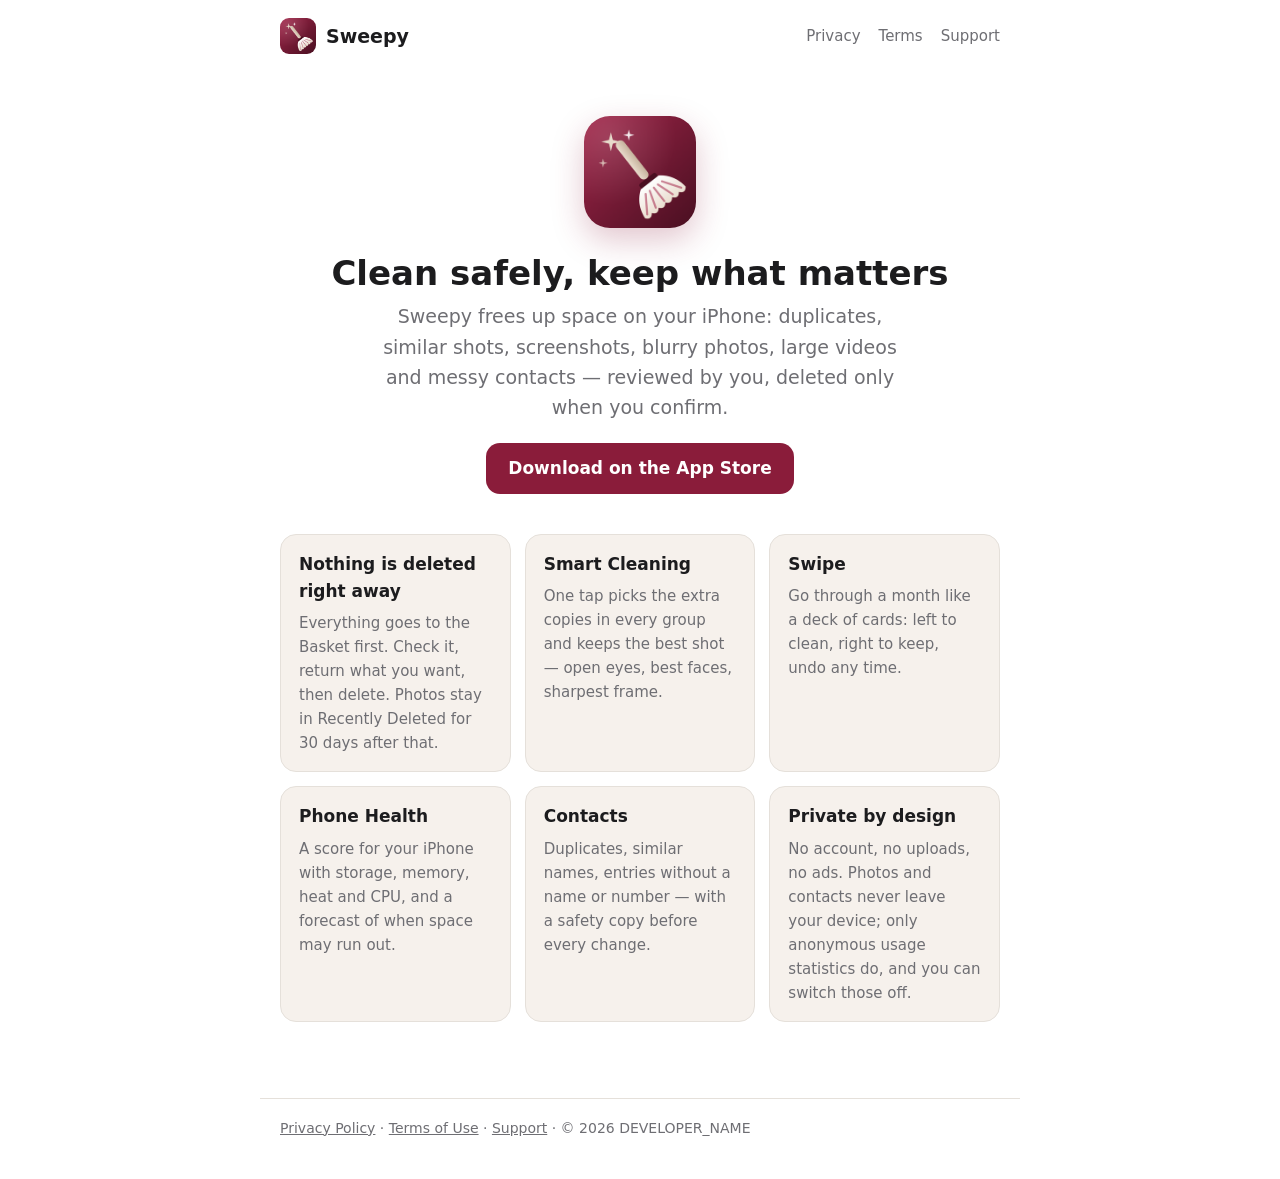
==== index.html @ 10cd9464 "Sweepy website: privacy policy, terms of use, support" ====
<!doctype html>
<html lang="en">
<head>
<meta charset="utf-8">
<meta name="viewport" content="width=device-width, initial-scale=1">
<title>Sweepy — Photo &amp; Storage Cleaner for iPhone</title>
<meta name="description" content="Sweepy finds duplicate and similar photos, screenshots and large videos on your iPhone. Nothing is deleted until you say so. Everything runs on your device.">
<link rel="stylesheet" href="style.css">
</head>
<body>
<header class="top">
  <a class="brand" href="index.html"><img src="icon.png" alt="" width="36" height="36"> Sweepy</a>
  <nav><a href="privacy.html">Privacy</a><a href="terms.html">Terms</a><a href="support.html">Support</a></nav>
</header>

<main>
<section class="hero">
  <img src="icon.png" alt="Sweepy icon">
  <h1>Clean safely, keep what matters</h1>
  <p>Sweepy frees up space on your iPhone: duplicates, similar shots, screenshots, blurry photos, large videos and messy contacts — reviewed by you, deleted only when you confirm.</p>
  <a class="button" href="APP_STORE_URL">Download on the App Store</a>
</section>

<div class="grid">
  <div class="card"><h3>Nothing is deleted right away</h3><p>Everything goes to the Basket first. Check it, return what you want, then delete. Photos stay in Recently Deleted for 30 days after that.</p></div>
  <div class="card"><h3>Smart Cleaning</h3><p>One tap picks the extra copies in every group and keeps the best shot — open eyes, best faces, sharpest frame.</p></div>
  <div class="card"><h3>Swipe</h3><p>Go through a month like a deck of cards: left to clean, right to keep, undo any time.</p></div>
  <div class="card"><h3>Phone Health</h3><p>A score for your iPhone with storage, memory, heat and CPU, and a forecast of when space may run out.</p></div>
  <div class="card"><h3>Contacts</h3><p>Duplicates, similar names, entries without a name or number — with a safety copy before every change.</p></div>
  <div class="card"><h3>Private by design</h3><p>No account, no uploads, no ads. Photos and contacts never leave your device; only anonymous usage statistics do, and you can switch those off.</p></div>
</div>
</main>

<footer><a href="privacy.html">Privacy Policy</a> · <a href="terms.html">Terms of Use</a> · <a href="support.html">Support</a> · © 2026 DEVELOPER_NAME</footer>
</body>
</html>
---- style.css ----
:root {
  color-scheme: light dark;
  --accent: #8A1C3A;
  --accent-light: #C9476B;
  --text: #1C1C1E;
  --muted: #6E6E73;
  --bg: #FFFFFF;
  --card: #F6F1EC;
  --line: #E5E0DA;
}
@media (prefers-color-scheme: dark) {
  :root { --text: #F2F2F7; --muted: #A1A1A6; --bg: #0B0B0D; --card: #1A1517; --line: #2C2528; --accent: #C9476B; }
}
* { box-sizing: border-box; }
body { margin: 0; background: var(--bg); color: var(--text); font: 17px/1.6 -apple-system, system-ui, "Segoe UI", sans-serif; }
.top { max-width: 760px; margin: 0 auto; padding: 18px 20px; display: flex; align-items: center; justify-content: space-between; gap: 16px; }
.brand { display: flex; align-items: center; gap: 10px; font-weight: 700; font-size: 19px; color: var(--text); text-decoration: none; }
.brand img { border-radius: 9px; }
nav a { color: var(--muted); text-decoration: none; margin-left: 18px; font-size: 15px; }
nav a.active, nav a:hover { color: var(--accent); }
main { max-width: 760px; margin: 0 auto; padding: 8px 20px 48px; }
h1 { font-size: 34px; line-height: 1.15; margin: 8px 0 4px; }
h2 { font-size: 21px; margin: 36px 0 10px; }
h3 { font-size: 17px; margin: 22px 0 6px; }
p { margin: 10px 0; }
.muted { color: var(--muted); }
a { color: var(--accent); }
ul, ol { padding-left: 22px; }
li { margin: 4px 0; }
.box { background: var(--card); border: 1px solid var(--line); border-radius: 16px; padding: 18px 20px; margin: 22px 0; }
.box-title { margin: 0 0 8px; font-size: 17px; }
.toc { columns: 2; column-gap: 24px; font-size: 15px; }
.toc a { text-decoration: none; }
.caps { text-transform: uppercase; letter-spacing: .01em; font-size: 15px; }
.hero { text-align: center; padding: 36px 0 12px; }
.hero img { width: 112px; height: 112px; border-radius: 26px; box-shadow: 0 12px 32px rgba(138,28,58,.25); }
.hero h1 { margin-top: 18px; }
.hero p { font-size: 19px; color: var(--muted); max-width: 520px; margin: 8px auto 20px; }
.button { display: inline-block; background: var(--accent); color: #fff; text-decoration: none; padding: 12px 22px; border-radius: 14px; font-weight: 600; }
.grid { display: grid; grid-template-columns: repeat(auto-fit, minmax(220px, 1fr)); gap: 14px; margin: 28px 0; }
.card { background: var(--card); border: 1px solid var(--line); border-radius: 16px; padding: 16px 18px; }
.card h3 { margin: 0 0 6px; }
.card p { margin: 0; color: var(--muted); font-size: 15px; }
details { margin: 10px 0; border-bottom: 1px solid var(--line); padding-bottom: 10px; }
summary { cursor: pointer; font-weight: 600; }
footer { max-width: 760px; margin: 0 auto; padding: 18px 20px 40px; color: var(--muted); font-size: 14px; border-top: 1px solid var(--line); }
footer a { color: var(--muted); }
@media (max-width: 520px) { .toc { columns: 1; } nav a { margin-left: 12px; } h1 { font-size: 28px; } }
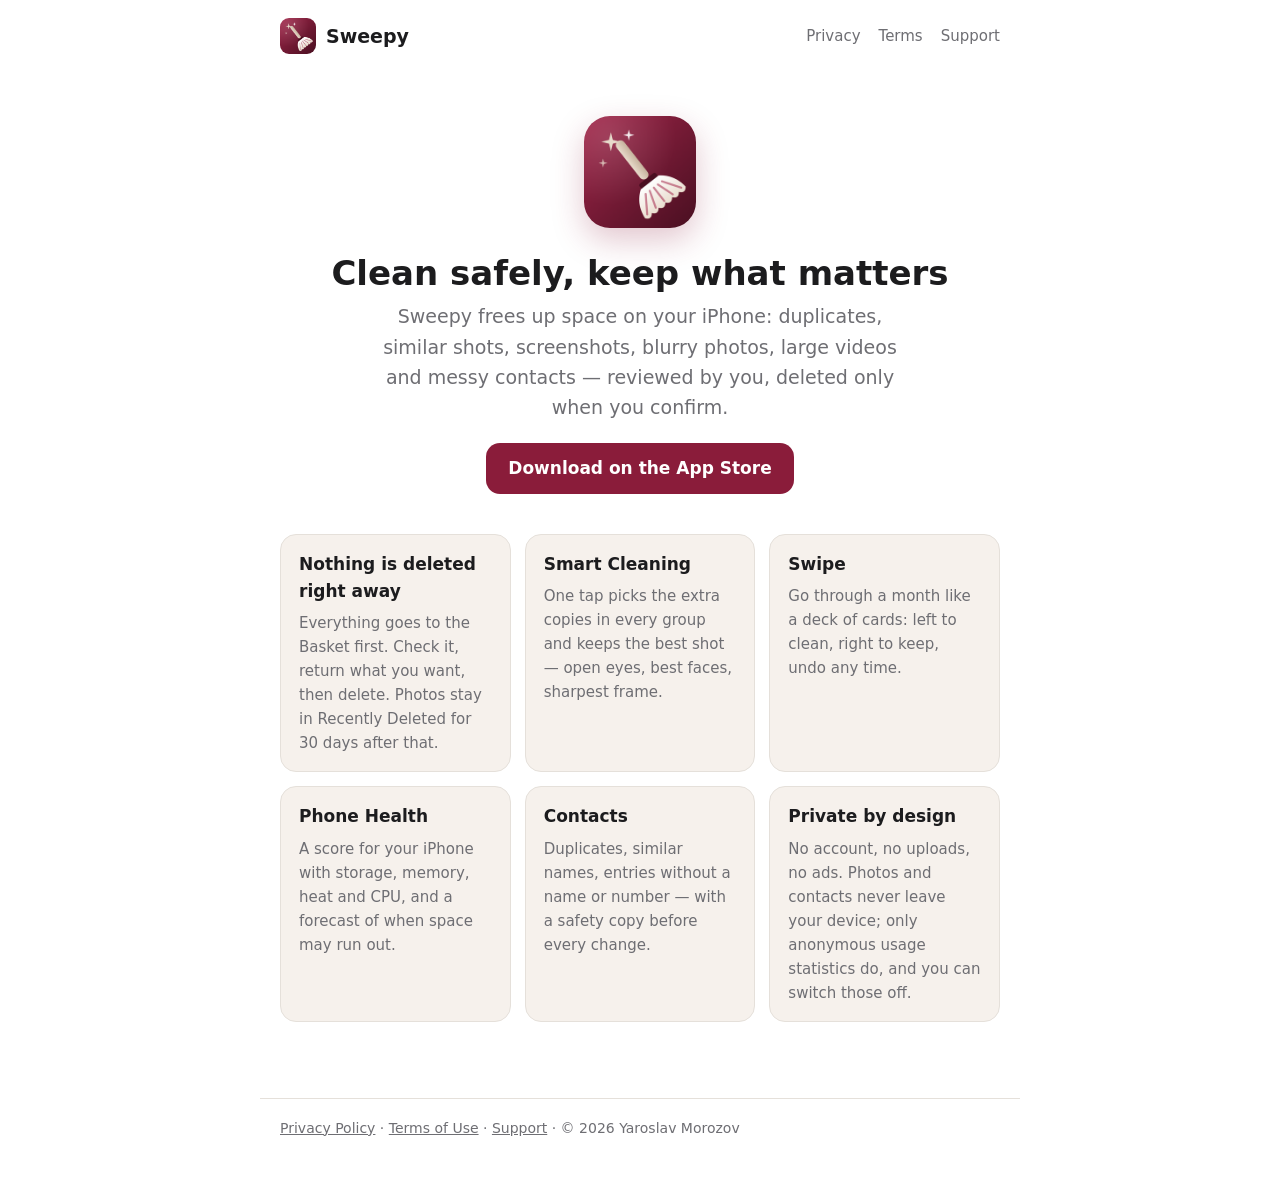
==== commit 09068e2c: "Publisher name, governing law and support email" ====
--- a/index.html
+++ b/index.html
@@ -31,6 +31,6 @@
 </div>
 </main>
 
-<footer><a href="privacy.html">Privacy Policy</a> · <a href="terms.html">Terms of Use</a> · <a href="support.html">Support</a> · © 2026 DEVELOPER_NAME</footer>
+<footer><a href="privacy.html">Privacy Policy</a> · <a href="terms.html">Terms of Use</a> · <a href="support.html">Support</a> · © 2026 Yaroslav Morozov</footer>
 </body>
 </html>
